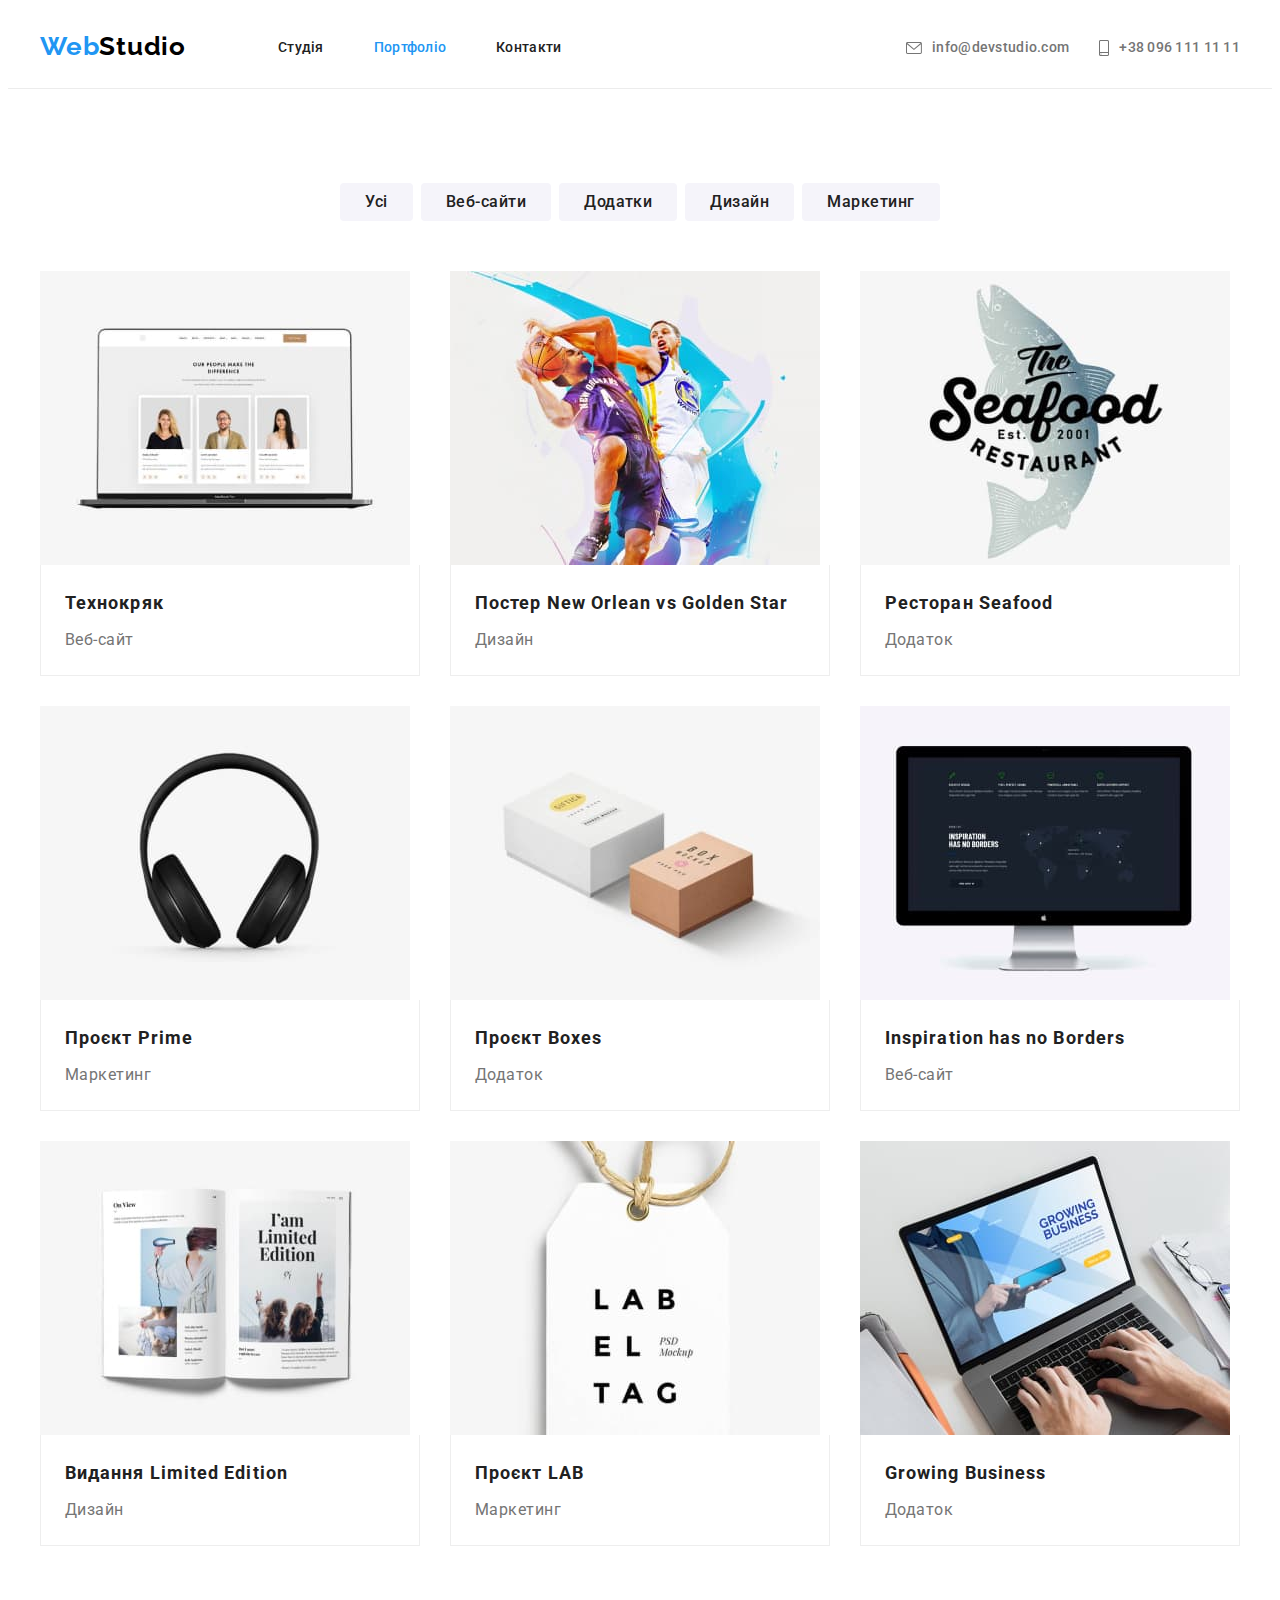
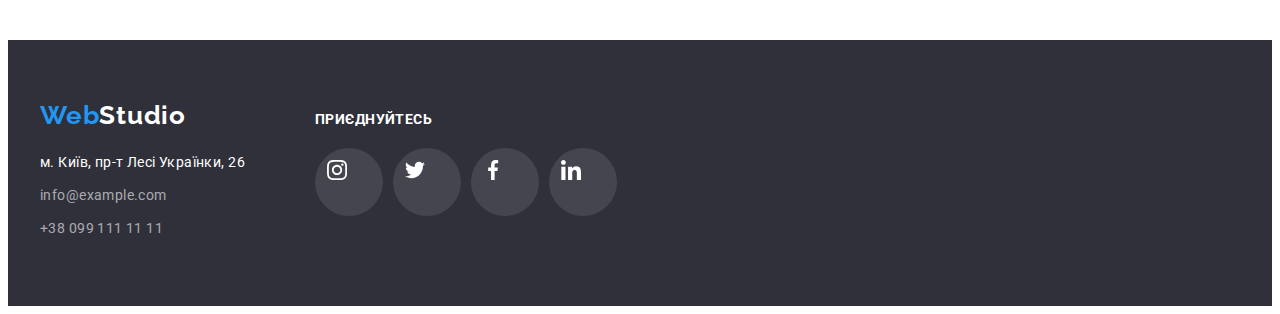
==== portfolio.html @ a6bf8ce6 "Додає модальне вікно" ====
<!DOCTYPE html>
<html lang="uk">
  <head>
    <meta charset="UTF-8" />
    <meta http-equiv="X-UA-Compatible" content="IE=edge" />
    <meta name="viewport" content="width=device-width, initial-scale=1.0" />
    <title>Портфоліо</title>
    <link rel="preconnect" href="https://fonts.googleapis.com" />
    <link rel="preconnect" href="https://fonts.gstatic.com" crossorigin />
    <link
      href="https://fonts.googleapis.com/css2?family=Raleway:wght@700&family=Roboto:wght@400;500;700;900&display=swap"
      rel="stylesheet"
    />
    <link
      rel="stylesheet"
      href="https://cdnjs.cloudflare.com/ajax/libs/modern-normalize/1.1.0/modern-normalize.min.css"
      integrity="sha512-wpPYUAdjBVSE4KJnH1VR1HeZfpl1ub8YT/NKx4PuQ5NmX2tKuGu6U/JRp5y+Y8XG2tV+wKQpNHVUX03MfMFn9Q=="
      crossorigin="anonymous"
      referrerpolicy="no-referrer"
    />
    <link href="./css/styles.css" rel="stylesheet" />
  </head>
  <body>
    <!--Шапка-->
    <header class="header">
      <div class="container">
        <nav class="nav">
          <a class="logo" href="./index.html">Web<span>Studio</span></a>
          <ul class="nav-list list">
            <li class="nav-item"><a class="link" href="./index.html">Студія</a></li>
            <li class="nav-item">
              <a class="link highlighted" href="./portfolio.html">Портфоліо</a>
            </li>
            <li class="nav-item"><a class="link" href="">Контакти</a></li>
          </ul>
        </nav>
        <ul class="header-list list">
          <li class="header-item">
            <a class="link" href="mailto:info@devstudio.com">
              <svg class="icon" width="16" height="12">
                <use href="./images/icons.svg#icon-envelope"></use>
              </svg>
              info@devstudio.com
            </a>
          </li>
          <li class="header-item">
            <a class="link" href="tel:+380961111111">
              <svg class="icon" width="10" height="16">
                <use href="./images/icons.svg#icon-smartphone"></use>
              </svg>
              +38 096 111 11 11</a
            >
          </li>
        </ul>
      </div>
    </header>
    <main>
      <!--Проєкти-->
      <section class="projects container section">
        <h1 class="visually-hidden">Проєкти</h1>
        <ul class="category-list list">
          <li class="category-item"><button class="category-button" type="button">Усі</button></li>
          <li class="category-item">
            <button class="category-button" type="button">Веб-сайти</button>
          </li>
          <li class="category-item">
            <button class="category-button" type="button">Додатки</button>
          </li>
          <li class="category-item">
            <button class="category-button" type="button">Дизайн</button>
          </li>
          <li class="category-item">
            <button class="category-button" type="button">Маркетинг</button>
          </li>
        </ul>
        <ul class="projects-list list">
          <li class="projects-item">
            <img
              src="./images/portfolio-1.jpg"
              alt="Екран ноутбука із зображенням трьох людей: чоловіка та двох жінок"
              width="370"
              height="294"
            />
            <div class="signature-card">
              <h2 class="project">Технокряк</h2>
              <p class="projects-category">Веб-сайт</p>
            </div>
          </li>
          <li class="projects-item">
            <img
              src="./images/portfolio-2.jpg"
              alt="Два баскетболіста з м'ячем в стрибку"
              width="370"
              height="294"
            />
            <div class="signature-card">
              <h2 class="project">Постер New Orlean vs Golden Star</h2>
              <p class="projects-category">Дизайн</p>
            </div>
          </li>
          <li class="projects-item">
            <img
              src="./images/portfolio-3.jpg"
              alt="Логотип у вигляді рибини із назвою ресторану на ній"
              width="370"
              height="294"
            />
            <div class="signature-card">
              <h2 class="project">Ресторан Seafood</h2>
              <p class="projects-category">Додаток</p>
            </div>
          </li>
          <li class="projects-item">
            <img src="./images/portfolio-4.jpg" alt="Навушники" width="370" height="294" />
            <div class="signature-card">
              <h2 class="project">Проєкт Prime</h2>
              <p class="projects-category">Маркетинг</p>
            </div>
          </li>
          <li class="projects-item">
            <img
              src="./images/portfolio-5.jpg"
              alt="Одна біла та одна коричнева коробки"
              width="370"
              height="294"
            />
            <div class="signature-card">
              <h2 class="project">Проєкт Boxes</h2>
              <p class="projects-category">Додаток</p>
            </div>
          </li>
          <li class="projects-item">
            <img
              src="./images/portfolio-6.jpg"
              alt="Монітор із веб-сайтом"
              width="370"
              height="294"
            />
            <div class="signature-card">
              <h2 class="project">Inspiration has no Borders</h2>
              <p class="projects-category">Веб-сайт</p>
            </div>
          </li>
          <li class="projects-item">
            <img src="./images/portfolio-7.jpg" alt="Розгорнута книга" width="370" height="294" />
            <div class="signature-card">
              <h2 class="project">Видання Limited Edition</h2>
              <p class="projects-category">Дизайн</p>
            </div>
          </li>
          <li class="projects-item">
            <img src="./images/portfolio-8.jpg" alt="Бірка" width="370" height="294" />
            <div class="signature-card">
              <h2 class="project">Проєкт LAB</h2>
              <p class="projects-category">Маркетинг</p>
            </div>
          </li>
          <li class="projects-item">
            <img
              src="./images/portfolio-9.jpg"
              alt="Руки чоловіка, які набирають щось на клавіатурі ноутбука"
              width="370"
              height="294"
            />
            <div class="signature-card">
              <h2 class="project">Growing Business</h2>
              <p class="projects-category">Додаток</p>
            </div>
          </li>
        </ul>
      </section>
    </main>
    <!--Футер-->
    <footer class="footer">
      <div class="container">
        <div class="left-part">
          <a class="logo" href="./index.html">Web<span>Studio</span></a>
          <address class="address">
            <ul class="address-list list">
              <li class="address-item">
                <a class="link" href="#" target="_blank" rel="noopener noreferrer"
                  >м. Київ, пр-т Лесі Українки, 26</a
                >
              </li>
              <li class="address-item">
                <a class="link" href="mailto:info@example.com">info@example.com</a>
              </li>
              <li class="address-item">
                <a class="link" href="tel:+380991111111">+38 099 111 11 11</a>
              </li>
            </ul>
          </address>
        </div>
        <div class="social-networks">
          <h3 class="social-networks-title">приєднуйтесь</h3>
          <ul class="social-networks-list list">
            <li class="social-networks-item">
              <a class="link" href="#">
                <svg class="icon" width="20" height="20">
                  <use href="/images/icons.svg#icon-instagram"></use>
                </svg>
              </a>
            </li>
            <li class="social-networks-item">
              <a class="link" href="#">
                <svg class="icon" width="20" height="20">
                  <use href="/images/icons.svg#icon-twitter"></use>
                </svg>
              </a>
            </li>
            <li class="social-networks-item">
              <a class="link" href="#">
                <svg class="icon" width="20" height="20">
                  <use href="/images/icons.svg#icon-facebook"></use>
                </svg>
              </a>
            </li>
            <li class="social-networks-item">
              <a class="link" href="#">
                <svg class="icon" width="20" height="20">
                  <use href="/images/icons.svg#icon-linkedin"></use>
                </svg>
              </a>
            </li>
          </ul>
        </div>
      </div>
    </footer>
  </body>
</html>
---- css/styles.css ----
:root {
  --praimery-text-color: #757575;
  --secondary-text-color: #ffffff;
  --titel-text-color: #212121;
  --accent-color: #2196f3;
  --praimery-bkg-color: #ffffff;
  --secondary-bkg-color: #2f303a;
  --praimery-icon-color: #afb1b8;
}
body {
  font-family: Roboto, Verdana, Tahoma, sans-serif;
  color: var(--praimery-text-color);
  background-color: var(--praimery-bkg-color);
}
.container {
  width: 100%;
  max-width: 1200px;
  padding: 0 15px;
  margin-left: auto;
  margin-right: auto;
  /*outline: 2px solid tomato;*/
}
img {
  display: block;
}

.list {
  padding: 0;
  margin: 0;
  list-style: none;
}
.link {
  text-decoration: none;
}
.section {
  padding-top: 94px;
  padding-bottom: 94px;
}
.link .icon {
  fill: var(--praimery-icon-color);
}

/*Шапка*/
.header {
  font-style: normal;
  font-weight: 500;
  font-size: 14px;
  line-height: 1.14;
  border-bottom: 1px solid #ececec;
}
.header .container {
  display: flex;
  align-items: center;
  justify-content: space-between;
}
.nav {
  display: flex;
  align-items: center;
}

.logo {
  display: block;
  width: 145px;
  height: 31px;

  font-family: 'Raleway';
  font-weight: 700;
  font-size: 26px;
  color: var(--accent-color);
  text-decoration: none;
  letter-spacing: 0.03em;
}
.logo span {
  color: #000000;
}
.logo:hover,
.logo:focus {
  text-decoration: underline var(--accent-color);
}
.nav-list {
  display: flex;
  margin-left: 93px;
}
.nav-item:not(:last-child) {
  margin-right: 50px;
}

.nav-list .link {
  display: block;
  margin-top: 32px;
  margin-bottom: 32px;

  letter-spacing: 0.02em;
  color: var(--titel-text-color);
}
.header-list {
  display: flex;
  align-items: center;
  gap: 30px;
}
.header-list .link {
  display: flex;
  gap: 10px;
  align-items: center;
  justify-content: center;
  letter-spacing: 0.02em;
  color: var(--praimery-text-color);
}
.header-list .icon {
  fill: currentColor;
}

/*Герой*/

.hero {
  max-width: 1600px;
  height: 600px;
  margin-left: auto;
  margin-right: auto;
  padding-top: 200px;
  padding-bottom: 200px;

  text-align: center;
  background-color: var(--secondary-bkg-color);
  background-image: linear-gradient(rgba(47, 48, 58, 0.4), rgba(47, 48, 58, 0.4)),
    url('../images/Img-hero.jpg');
  background-size: cover;
  background-position: center;
  background-repeat: no-repeat;
}

.hero-title {
  margin: 0 auto 30px;
  max-width: 696px;

  font-weight: 900;
  font-size: 44px;

  line-height: 1.36;
  text-transform: uppercase;
  letter-spacing: 0.06em;
  color: var(--secondary-text-color);
}
.hero-button {
  display: block;
  margin: 0 auto;
  padding: 10px 32px;
  min-width: 216px;

  font-family: inherit;
  font-weight: 700;
  font-size: 16px;
  line-height: 1.88;
  cursor: pointer;
  border-radius: 4px;
  border: none;
  box-shadow: 0px 4px 4px rgba(0, 0, 0, 0.15);
  color: var(--secondary-text-color);
  background-color: var(--accent-color);
  text-align: center;
  letter-spacing: 0.06em;
}

/*.hero-button:hover,
.hero-button:focus {
  color: var(--titel-text-color);
}*/

/*Переваги компанії*/
.benefits {
}
.visually-hidden {
  position: absolute;
  white-space: nowrap;
  width: 1px;
  height: 1px;
  overflow: hidden;
  border: 0;
  padding: 0;
  clip: rect(0 0 0 0);
  clip-path: inset(50%);
  margin: -1px;
}

.benefits-list {
  display: flex;
  gap: 30px;
  justify-content: space-between;
}

.benefits-item {
  width: 270px;
}
.benefits-icons {
  height: 120px;
  padding: 25px 100px;
  margin-bottom: 30px;

  background: #f5f4fa;
  border-radius: 4px;
}

.benefits-title {
  margin-top: 0;
  margin-bottom: 10px;
  width: inherit;

  font-size: 14px;
  line-height: 1.14;
  text-transform: uppercase;
  letter-spacing: 0.03em;
  color: var(--titel-text-color);
}
.benefit {
  margin-top: 0;
  margin-bottom: 0;
  width: inherit;

  font-size: 14px;
  line-height: 1.71;
  letter-spacing: 0.03em;
}

/*Чим займається компанія*/

.activity {
  padding-top: 0px;
}

.title {
  margin-top: 0;
  margin-bottom: 50px;

  font-size: 36px;
  line-height: 1.17;
  text-align: center;
  letter-spacing: 0.03em;
  color: var(--titel-text-color);
}
.activity-list {
  display: flex;
}
.activity-item:not(:last-child) {
  margin-right: 30px;
}
/*Команда*/

.team {
  background-color: #f5f4fa;
}
.team-list {
  display: flex;
  gap: 30px;
}
.team-item {
  max-width: 270px;

  background-color: #ffffff;
  box-shadow: 0px 1px 3px rgba(0, 0, 0, 0.12), 0px 1px 1px rgba(0, 0, 0, 0.14),
    0px 2px 1px rgba(0, 0, 0, 0.2);
  border-radius: 0px 0px 4px 4px;
}

.team-employee {
  margin-top: 30px;
  margin-bottom: 10px;

  font-weight: 500;
  font-size: 16px;
  text-align: center;
  line-height: 1.19;
  letter-spacing: 0.03em;
  color: var(--titel-text-color);
}
.position {
  margin-top: 0;
  margin-bottom: 16px;

  line-height: 1.19;
  text-align: center;
  letter-spacing: 0.03em;
}
.social-networks-list {
  display: flex;
  width: 206px;
  gap: 10px;
  justify-content: space-between;
  margin-right: auto;
  margin-left: auto;
  margin-bottom: 30px;
}

.social-networks-list .link {
  display: block;
  width: 44px;
  height: 44px;
  padding: 12px;
  border-radius: 50%;
}

.social-networks-list .link:hover,
.social-networks-list .link:focus {
  background-color: var(--accent-color);
}

.social-networks-list .link:hover .icon,
.social-networks-list .link:focus .icon {
  fill: var(--praimery-bkg-color);
}

/*Клієнти*/

.customers-list {
  display: flex;
  gap: 30px;
}
.customers-item .link {
  display: block;
  width: 170px;
  height: 92px;
  padding: 16px 32px;
  border: 1px solid var(--praimery-icon-color);

  border-radius: 4px;
}

.customers-item .link:hover .icon,
.customers-item .link:focus .icon {
  fill: var(--accent-color);
}
.customers-item .link:hover,
.customers-item .link:focus {
  border-color: var(--accent-color);
}

/*Футер*/

.footer {
  padding-top: 60px;
  padding-bottom: 60px;
  padding-left: 0;

  background-color: var(--secondary-bkg-color);
}
.footer .container {
  display: flex;
}
.left-part {
  margin-right: 70px;
}
.footer span {
  color: var(--secondary-text-color);
}
.address {
  margin-top: 20px;

  font-style: normal;
  font-weight: 400;
  font-size: 14px;
  line-height: 1.71;
  letter-spacing: 0.03em;
}
.address-item:not(:last-child) {
  margin-bottom: 9px;
}
.address-list .link {
  color: rgba(255, 255, 255, 0.6);
  width: 231px;
  height: 21px;
}
.link[rel='noopener noreferrer'] {
  color: var(--secondary-text-color);
}
.social-networks-title {
  margin-top: 0;
  margin-bottom: 20px;

  font-size: 14px;
  line-height: 1.14;
  letter-spacing: 0.03em;
  text-transform: uppercase;

  color: var(--secondary-text-color);
}

.social-networks {
  margin-top: 12px;
}
.social-networks .link {
  background-color: rgba(255, 255, 255, 0.1);
}
.social-networks .icon {
  fill: var(--praimery-bkg-color);
}

/* Різне*/

.link:hover,
.link:focus,
.link.highlighted {
  color: var(--accent-color);
}
/*Сторінка Портфоліо*/
/*Проєкти*/

.category-list {
  display: flex;
  margin-bottom: 34px;
  justify-content: center;
  padding-bottom: 16px;
}
.category-button {
  padding: 6px 25px;

  font-family: inherit;
  font-weight: 500;
  font-size: 16px;
  line-height: 1.62;
  text-align: center;
  letter-spacing: 0.03em;
  border-radius: 4px;
  border: none;
  cursor: pointer;
  color: var(--titel-text-color);
  background-color: #f5f4fa;
}
.category-item:not(:last-child) {
  margin-right: 8px;
}
.category-button:hover,
.category-button:focus {
  background-color: var(--accent-color);
  color: var(--secondary-text-color);
  box-shadow: 0px 3px 1px rgba(0, 0, 0, 0.1), 0px 1px 2px rgba(0, 0, 0, 0.08),
    0px 2px 2px rgba(0, 0, 0, 0.12);
}
.projects-list {
  display: flex;
  flex-wrap: wrap;
  gap: 30px;
}
.projects-item {
  flex-basis: calc((100% - 60px) / 3);
}
.projects-item:hover {
  box-shadow: 0px 1px 1px rgba(0, 0, 0, 0.12), 0px 4px 4px rgba(0, 0, 0, 0.06),
    1px 4px 6px rgba(0, 0, 0, 0.16);
}
.signature-card {
  max-width: 370px;
  padding: 20px 24px;
  border-right: 1px solid #eeeeee;
  border-bottom: 1px solid #eeeeee;
  border-left: 1px solid #eeeeee;
}
.project {
  margin-top: 0;
  margin-bottom: 4px;

  font-size: 18px;
  line-height: 2;
  letter-spacing: 0.06em;
  color: var(--titel-text-color);
}
.projects-category {
  margin: 0;

  line-height: 1.88;
  letter-spacing: 0.03em;
}

/*Модальне вікно*/
.backdrop {
  position: fixed;
  top: 0;
  left: 0;
  width: 100%;
  height: 100%;
  background-color: rgba(0, 0, 0, 0.2);
}
.backdrop.is-hidden {
  opacity: 0;
  pointer-events: none;
}

.modal {
  position: absolute;
  left: 50%;
  top: 50%;
  transform: translate(50%, 50%);

  width: 528px;
  height: 581px;

  background: var(--praimery-bkg-color);
  box-shadow: 0px 1px 3px rgba(0, 0, 0, 0.12), 0px 1px 1px rgba(0, 0, 0, 0.14),
    0px 2px 1px rgba(0, 0, 0, 0.2);
  border-radius: 4px;
}
.close-button {
  position: absolute;
  top: 8px;
  right: 8px;

  width: 30px;
  height: 30px;
  padding: 0;

  border-radius: 50%;
  border: 1px solid rgba(0, 0, 0, 0.1);
  background-color: var(--praimery-bkg-color);
}
.close-icon {
  position: absolute;

  top: 6px;
  right: 6px;
}
.close-icon > use {
  position: absolute;
  top: 3px;
  right: 3px;
}
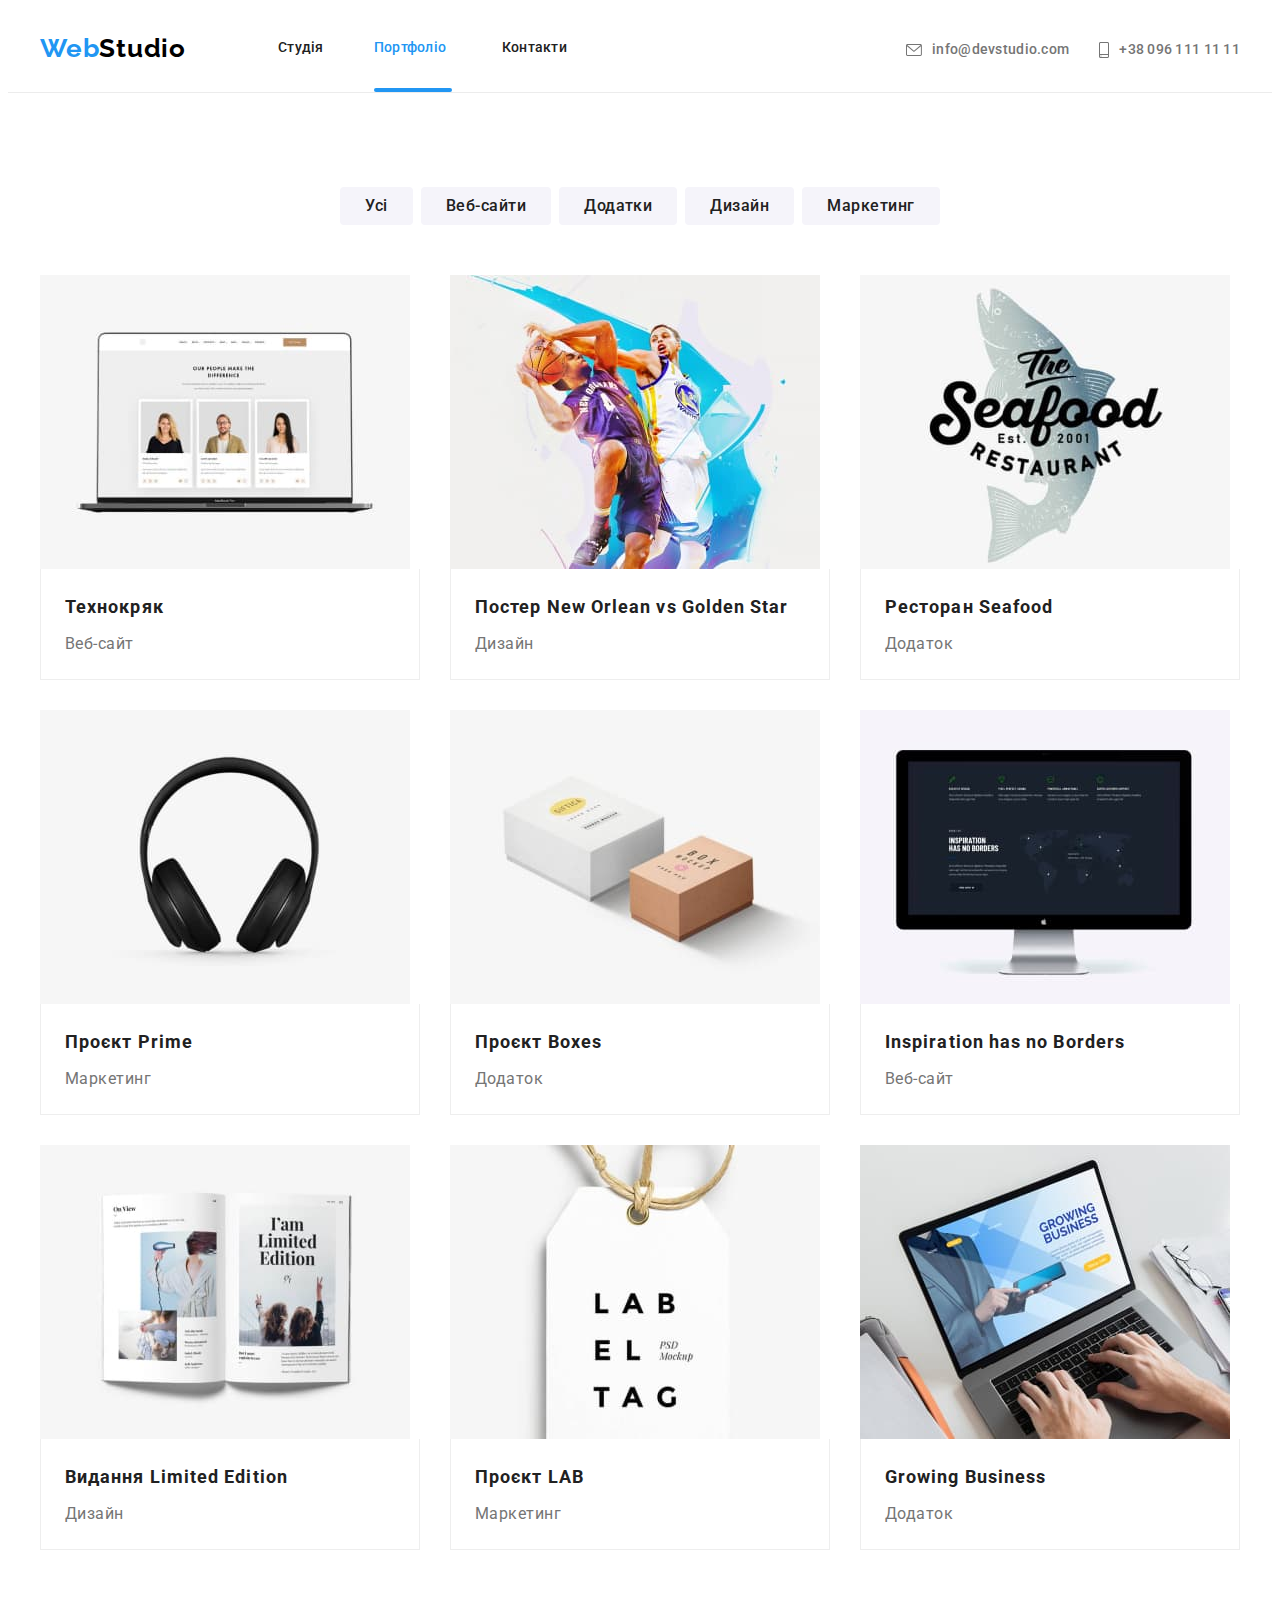
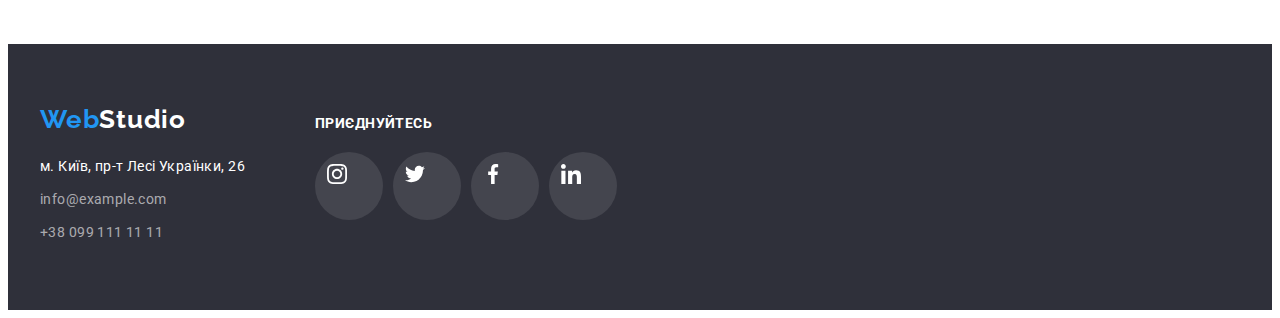
==== commit 0f76c141: "Додає анімацію, переходи згідно вимог ДЗ№5" ====
--- a/portfolio.html
+++ b/portfolio.html
@@ -28,7 +28,7 @@
           <a class="logo" href="./index.html">Web<span>Studio</span></a>
           <ul class="nav-list list">
             <li class="nav-item"><a class="link" href="./index.html">Студія</a></li>
-            <li class="nav-item">
+            <li class="nav-item emphasis-portfolio">
               <a class="link highlighted" href="./portfolio.html">Портфоліо</a>
             </li>
             <li class="nav-item"><a class="link" href="">Контакти</a></li>
@@ -75,93 +75,174 @@
         </ul>
         <ul class="projects-list list">
           <li class="projects-item">
-            <img
-              src="./images/portfolio-1.jpg"
-              alt="Екран ноутбука із зображенням трьох людей: чоловіка та двох жінок"
-              width="370"
-              height="294"
-            />
+            <div class="animation">
+              <img
+                src="./images/portfolio-1.jpg"
+                alt="Екран ноутбука із зображенням трьох людей: чоловіка та двох жінок"
+                width="370"
+                height="294"
+              />
+              <div class="overlay">
+                <p class="text-overlay">
+                  Ресурс пропонує комплексні пропозиції з різним рівнем функціоналу та сервісів. Все
+                  це дозволить відвідувачу отримати вичерпні відомості про компанію чи приватну
+                  особу.
+                </p>
+              </div>
+            </div>
             <div class="signature-card">
               <h2 class="project">Технокряк</h2>
               <p class="projects-category">Веб-сайт</p>
             </div>
           </li>
           <li class="projects-item">
-            <img
-              src="./images/portfolio-2.jpg"
-              alt="Два баскетболіста з м'ячем в стрибку"
-              width="370"
-              height="294"
-            />
+            <div class="animation">
+              <img
+                src="./images/portfolio-2.jpg"
+                alt="Два баскетболіста з м'ячем в стрибку"
+                width="370"
+                height="294"
+              />
+              <div class="overlay">
+                <p class="text-overlay">
+                  Ресурс пропонує комплексні пропозиції з різним рівнем функціоналу та сервісів. Все
+                  це дозволить відвідувачу отримати вичерпні відомості про компанію чи приватну
+                  особу.
+                </p>
+              </div>
+            </div>
             <div class="signature-card">
               <h2 class="project">Постер New Orlean vs Golden Star</h2>
               <p class="projects-category">Дизайн</p>
             </div>
           </li>
           <li class="projects-item">
-            <img
-              src="./images/portfolio-3.jpg"
-              alt="Логотип у вигляді рибини із назвою ресторану на ній"
-              width="370"
-              height="294"
-            />
+            <div class="animation">
+              <img
+                src="./images/portfolio-3.jpg"
+                alt="Логотип у вигляді рибини із назвою ресторану на ній"
+                width="370"
+                height="294"
+              />
+              <div class="overlay">
+                <p class="text-overlay">
+                  Ресурс пропонує комплексні пропозиції з різним рівнем функціоналу та сервісів. Все
+                  це дозволить відвідувачу отримати вичерпні відомості про компанію чи приватну
+                  особу.
+                </p>
+              </div>
+            </div>
             <div class="signature-card">
               <h2 class="project">Ресторан Seafood</h2>
               <p class="projects-category">Додаток</p>
             </div>
           </li>
           <li class="projects-item">
-            <img src="./images/portfolio-4.jpg" alt="Навушники" width="370" height="294" />
+            <div class="animation">
+              <img src="./images/portfolio-4.jpg" alt="Навушники" width="370" height="294" />
+              <div class="overlay">
+                <p class="text-overlay">
+                  Ресурс пропонує комплексні пропозиції з різним рівнем функціоналу та сервісів. Все
+                  це дозволить відвідувачу отримати вичерпні відомості про компанію чи приватну
+                  особу.
+                </p>
+              </div>
+            </div>
             <div class="signature-card">
               <h2 class="project">Проєкт Prime</h2>
               <p class="projects-category">Маркетинг</p>
             </div>
           </li>
           <li class="projects-item">
-            <img
-              src="./images/portfolio-5.jpg"
-              alt="Одна біла та одна коричнева коробки"
-              width="370"
-              height="294"
-            />
+            <div class="animation">
+              <img
+                src="./images/portfolio-5.jpg"
+                alt="Одна біла та одна коричнева коробки"
+                width="370"
+                height="294"
+              />
+              <div class="overlay">
+                <p class="text-overlay">
+                  Ресурс пропонує комплексні пропозиції з різним рівнем функціоналу та сервісів. Все
+                  це дозволить відвідувачу отримати вичерпні відомості про компанію чи приватну
+                  особу.
+                </p>
+              </div>
+            </div>
             <div class="signature-card">
               <h2 class="project">Проєкт Boxes</h2>
               <p class="projects-category">Додаток</p>
             </div>
           </li>
           <li class="projects-item">
-            <img
-              src="./images/portfolio-6.jpg"
-              alt="Монітор із веб-сайтом"
-              width="370"
-              height="294"
-            />
+            <div class="animation">
+              <img
+                src="./images/portfolio-6.jpg"
+                alt="Монітор із веб-сайтом"
+                width="370"
+                height="294"
+              />
+              <div class="overlay">
+                <p class="text-overlay">
+                  Ресурс пропонує комплексні пропозиції з різним рівнем функціоналу та сервісів. Все
+                  це дозволить відвідувачу отримати вичерпні відомості про компанію чи приватну
+                  особу.
+                </p>
+              </div>
+            </div>
             <div class="signature-card">
               <h2 class="project">Inspiration has no Borders</h2>
               <p class="projects-category">Веб-сайт</p>
             </div>
           </li>
           <li class="projects-item">
-            <img src="./images/portfolio-7.jpg" alt="Розгорнута книга" width="370" height="294" />
+            <div class="animation">
+              <img src="./images/portfolio-7.jpg" alt="Розгорнута книга" width="370" height="294" />
+              <div class="overlay">
+                <p class="text-overlay">
+                  Ресурс пропонує комплексні пропозиції з різним рівнем функціоналу та сервісів. Все
+                  це дозволить відвідувачу отримати вичерпні відомості про компанію чи приватну
+                  особу.
+                </p>
+              </div>
+            </div>
             <div class="signature-card">
               <h2 class="project">Видання Limited Edition</h2>
               <p class="projects-category">Дизайн</p>
             </div>
           </li>
           <li class="projects-item">
-            <img src="./images/portfolio-8.jpg" alt="Бірка" width="370" height="294" />
+            <div class="animation">
+              <img src="./images/portfolio-8.jpg" alt="Бірка" width="370" height="294" />
+              <div class="overlay">
+                <p class="text-overlay">
+                  Ресурс пропонує комплексні пропозиції з різним рівнем функціоналу та сервісів. Все
+                  це дозволить відвідувачу отримати вичерпні відомості про компанію чи приватну
+                  особу.
+                </p>
+              </div>
+            </div>
             <div class="signature-card">
               <h2 class="project">Проєкт LAB</h2>
               <p class="projects-category">Маркетинг</p>
             </div>
           </li>
           <li class="projects-item">
-            <img
-              src="./images/portfolio-9.jpg"
-              alt="Руки чоловіка, які набирають щось на клавіатурі ноутбука"
-              width="370"
-              height="294"
-            />
+            <div class="animation">
+              <img
+                src="./images/portfolio-9.jpg"
+                alt="Руки чоловіка, які набирають щось на клавіатурі ноутбука"
+                width="370"
+                height="294"
+              />
+              <div class="overlay">
+                <p class="text-overlay">
+                  Ресурс пропонує комплексні пропозиції з різним рівнем функціоналу та сервісів. Все
+                  це дозволить відвідувачу отримати вичерпні відомості про компанію чи приватну
+                  особу.
+                </p>
+              </div>
+            </div>
             <div class="signature-card">
               <h2 class="project">Growing Business</h2>
               <p class="projects-category">Додаток</p>
@@ -192,7 +273,7 @@
           </address>
         </div>
         <div class="social-networks">
-          <h3 class="social-networks-title">приєднуйтесь</h3>
+          <h3 class="title-third">приєднуйтесь</h3>
           <ul class="social-networks-list list">
             <li class="social-networks-item">
               <a class="link" href="#">
--- a/css/styles.css
+++ b/css/styles.css
@@ -30,6 +30,10 @@
   list-style: none;
 }
 .link {
+  transition-property: color;
+  transition-duration: 250ms;
+  transition-timing-function: cubic-bezier(0.4, 0, 0.2, 1);
+
   text-decoration: none;
 }
 .section {
@@ -37,6 +41,10 @@
   padding-bottom: 94px;
 }
 .link .icon {
+  transition-property: fill;
+  transition-duration: 250ms;
+  transition-timing-function: cubic-bezier(0.4, 0, 0.2, 1);
+
   fill: var(--praimery-icon-color);
 }
 
@@ -81,6 +89,10 @@
   display: flex;
   margin-left: 93px;
 }
+.nav-item {
+  display: flex;
+  flex-direction: column;
+}
 .nav-item:not(:last-child) {
   margin-right: 50px;
 }
@@ -92,6 +104,13 @@
 
   letter-spacing: 0.02em;
   color: var(--titel-text-color);
+}
+.emphasis::after {
+  content: '';
+  width: 48px;
+  height: 4px;
+  border-radius: 2px;
+  background-color: var(--accent-color);
 }
 .header-list {
   display: flex;
@@ -167,8 +186,7 @@
 }*/
 
 /*Переваги компанії*/
-.benefits {
-}
+
 .visually-hidden {
   position: absolute;
   white-space: nowrap;
@@ -200,10 +218,9 @@
   border-radius: 4px;
 }
 
-.benefits-title {
+.title-third {
   margin-top: 0;
   margin-bottom: 10px;
-  width: inherit;
 
   font-size: 14px;
   line-height: 1.14;
@@ -211,6 +228,7 @@
   letter-spacing: 0.03em;
   color: var(--titel-text-color);
 }
+
 .benefit {
   margin-top: 0;
   margin-bottom: 0;
@@ -243,6 +261,42 @@
 .activity-item:not(:last-child) {
   margin-right: 30px;
 }
+.activity-item {
+  position: relative;
+}
+/*
+.label .title-third {
+  position: absolute;
+  bottom: 0;
+  left: 0;
+
+  margin-bottom: 0;
+  padding: 27px 107px;
+
+  width: 370px;
+  height: 70px;
+  color: var(--secondary-text-color);
+  background: rgba(47, 48, 58, 0.8);
+}*/
+.label {
+  position: absolute;
+  bottom: 0;
+  left: 0;
+
+  width: 370px;
+  height: 70px;
+  background: rgba(47, 48, 58, 0.8);
+}
+.label .title-third {
+  position: absolute;
+  left: 50%;
+  top: 50%;
+  transform: translate(-50%, -50%);
+
+  margin-bottom: 0;
+  color: var(--secondary-text-color);
+}
+
 /*Команда*/
 
 .team {
@@ -291,6 +345,10 @@
 }
 
 .social-networks-list .link {
+  transition-property: background-color;
+  transition-duration: 250ms;
+  transition-timing-function: cubic-bezier(0.4, 0, 0.2, 1);
+
   display: block;
   width: 44px;
   height: 44px;
@@ -315,6 +373,10 @@
   gap: 30px;
 }
 .customers-item .link {
+  transition-property: border-color;
+  transition-duration: 250ms;
+  transition-timing-function: cubic-bezier(0.4, 0, 0.2, 1);
+
   display: block;
   width: 170px;
   height: 92px;
@@ -371,15 +433,9 @@
 .link[rel='noopener noreferrer'] {
   color: var(--secondary-text-color);
 }
-.social-networks-title {
+.social-networks > .title-third {
   margin-top: 0;
   margin-bottom: 20px;
-
-  font-size: 14px;
-  line-height: 1.14;
-  letter-spacing: 0.03em;
-  text-transform: uppercase;
-
   color: var(--secondary-text-color);
 }
 
@@ -401,6 +457,14 @@
   color: var(--accent-color);
 }
 /*Сторінка Портфоліо*/
+/* Шапка*/
+.emphasis-portfolio::after {
+  content: '';
+  width: 78px;
+  height: 4px;
+  border-radius: 2px;
+  background-color: var(--accent-color);
+}
 /*Проєкти*/
 
 .category-list {
@@ -410,6 +474,10 @@
   padding-bottom: 16px;
 }
 .category-button {
+  transition-property: background-color, color, box-shadow;
+  transition-duration: 250ms;
+  transition-timing-function: cubic-bezier(0.4, 0, 0.2, 1);
+
   padding: 6px 25px;
 
   font-family: inherit;
@@ -440,11 +508,42 @@
   gap: 30px;
 }
 .projects-item {
+  transition-property: box-shadow;
+  transition-duration: 250ms;
+  transition-timing-function: cubic-bezier(0.4, 0, 0.2, 1);
+
   flex-basis: calc((100% - 60px) / 3);
 }
 .projects-item:hover {
   box-shadow: 0px 1px 1px rgba(0, 0, 0, 0.12), 0px 4px 4px rgba(0, 0, 0, 0.06),
     1px 4px 6px rgba(0, 0, 0, 0.16);
+}
+.animation {
+  position: relative;
+  overflow: hidden;
+}
+.overlay {
+  transform: translateY(101%);
+  transition: transform 250ms cubic-bezier(0.4, 0, 0.2, 1);
+  position: absolute;
+  left: 0;
+  top: 0;
+
+  width: 370px;
+  height: 294px;
+  padding: 63px 24px;
+
+  background-color: rgba(33, 150, 243, 0.9);
+}
+.projects-item:hover .overlay {
+  transform: translateY(0);
+}
+.text-overlay {
+  margin: 0;
+  font-size: 18px;
+  line-height: 1.56;
+  letter-spacing: 0.03em;
+  color: var(--secondary-text-color);
 }
 .signature-card {
   max-width: 370px;
@@ -487,7 +586,7 @@
   position: absolute;
   left: 50%;
   top: 50%;
-  transform: translate(50%, 50%);
+  transform: translate(-50%, -50%);
 
   width: 528px;
   height: 581px;
@@ -512,12 +611,7 @@
 }
 .close-icon {
   position: absolute;
-
-  top: 6px;
-  right: 6px;
-}
-.close-icon > use {
-  position: absolute;
-  top: 3px;
-  right: 3px;
-}
+  left: 50%;
+  top: 50%;
+  transform: translate(-50%, -50%);
+}
